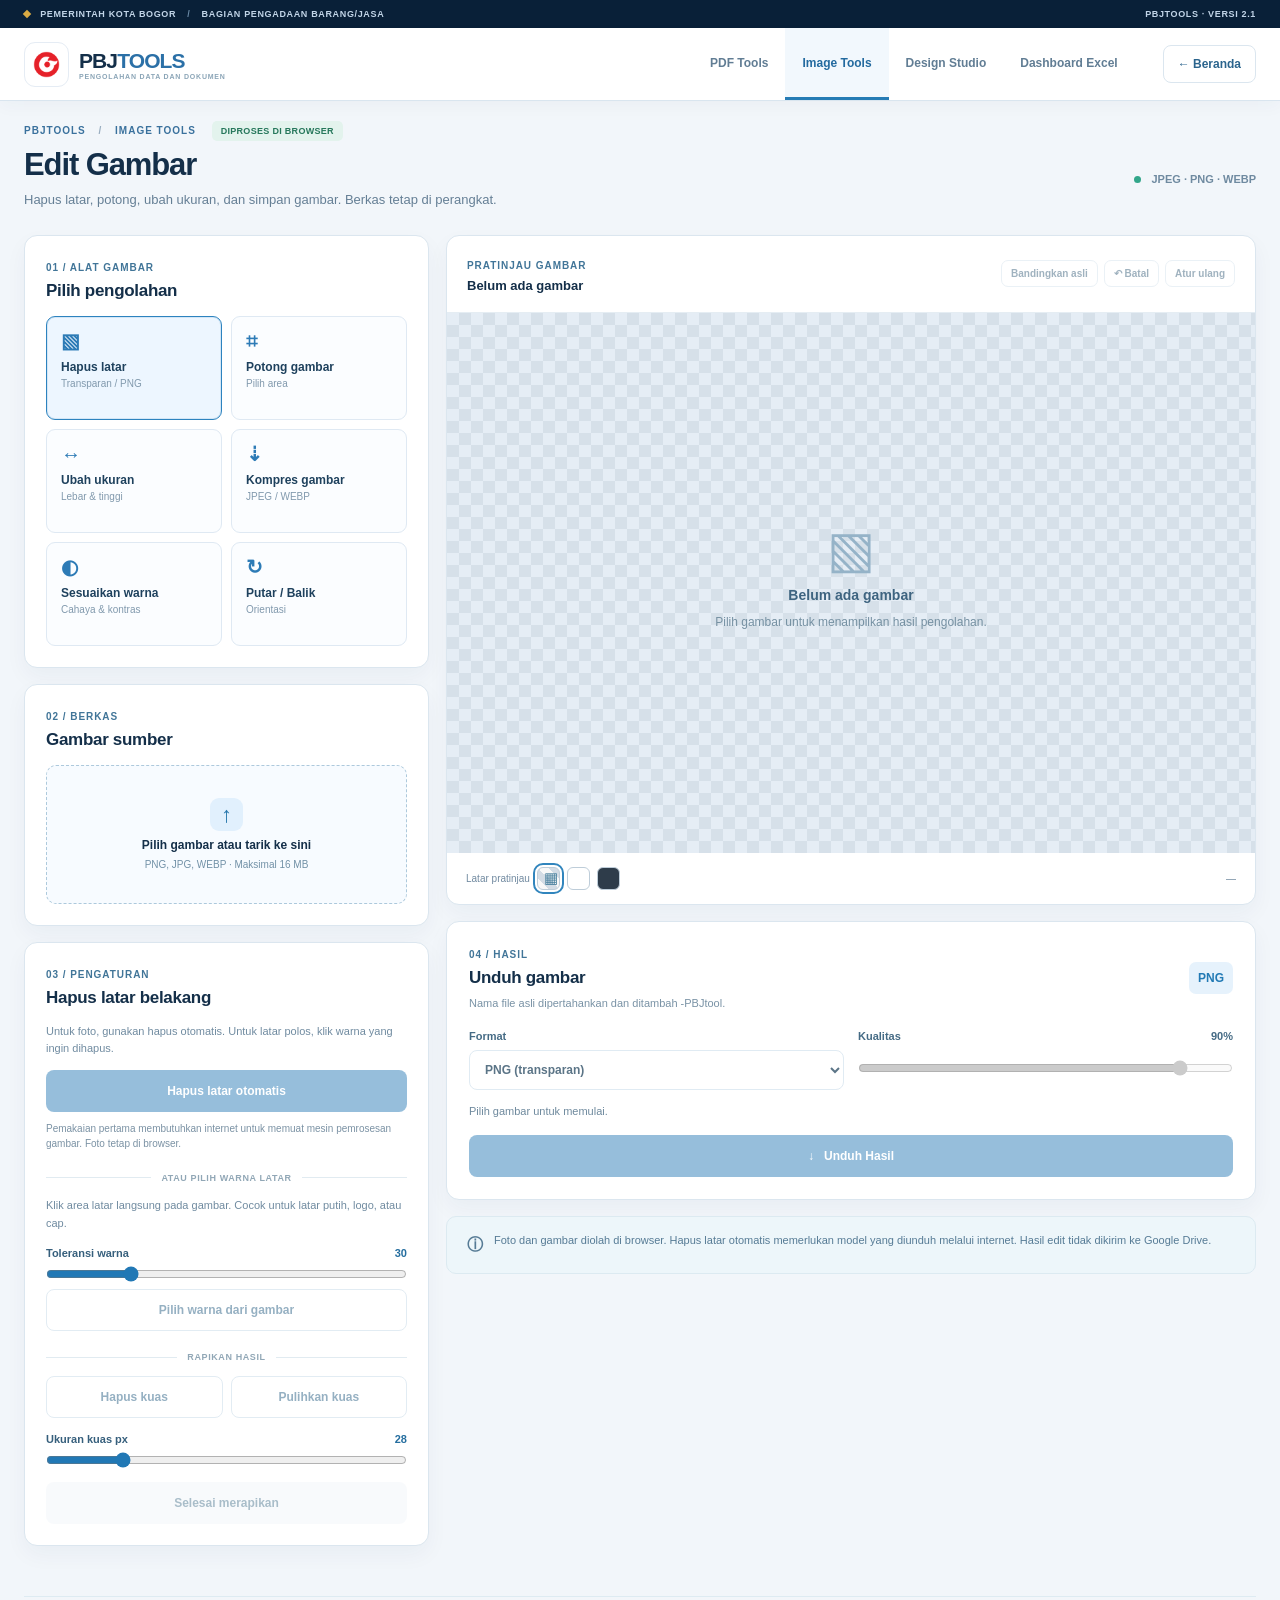
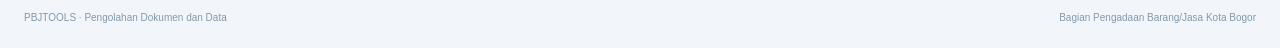
==== image-tools.html @ 082cb89f "Add files via upload" ====
<!doctype html>
<html lang="id">
<head>
  <meta charset="utf-8"><meta name="viewport" content="width=device-width, initial-scale=1">
  <meta name="theme-color" content="#09243d">
  <meta name="description" content="PBJTOOLS Image Tools — hapus latar belakang, potong, ubah ukuran, dan kompres gambar di browser.">
  <title>Image Tools | PBJTOOLS</title>
  <link rel="icon" href="assets/favicon.ico">
  <link rel="stylesheet" href="image-tools.css">
</head>
<body>
  <div class="gov-line"><div class="container top-line"><span><i></i> PEMERINTAH KOTA BOGOR <em>/</em> BAGIAN PENGADAAN BARANG/JASA</span><span>PBJTOOLS · VERSI 2.1</span></div></div>
  <header class="app-header"><div class="container header-inner"><a href="index.html#beranda" class="brand"><img src="assets/pbj-logo.png" alt="Logo PBJ"><span><b>PBJ<span>TOOLS</span></b><small>PENGOLAHAN DATA DAN DOKUMEN</small></span></a><nav aria-label="Menu utama"><a href="index.html#beranda">PDF Tools</a><a href="image-tools.html" class="current" aria-current="page">Image Tools</a><a href="design-studio.html">Design Studio</a><a href="index.html#data-excel">Dashboard Excel</a></nav><a href="index.html#beranda" class="back-top">← Beranda</a></div></header>
  <main class="container">
    <div class="bread">PBJTOOLS <span>/</span> IMAGE TOOLS <span class="local">DIPROSES DI BROWSER</span></div>
    <div class="page-title"><div><h1>Edit Gambar</h1><p>Hapus latar, potong, ubah ukuran, dan simpan gambar. Berkas tetap di perangkat.</p></div><div class="title-detail"><span class="dot"></span> JPEG · PNG · WEBP</div></div>
    <section class="studio" aria-label="Pengolahan gambar">
      <div class="left-side">
        <div class="panel tools-panel"><div class="panel-head"><span>01 / ALAT GAMBAR</span><h2>Pilih pengolahan</h2></div><div class="tool-tiles" role="group" aria-label="Alat gambar">
          <button class="tile active" data-mode="remove" aria-pressed="true"><span class="tile-ico">▧</span><strong>Hapus latar</strong><small>Transparan / PNG</small></button>
          <button class="tile" data-mode="crop" aria-pressed="false"><span class="tile-ico">⌗</span><strong>Potong gambar</strong><small>Pilih area</small></button>
          <button class="tile" data-mode="resize" aria-pressed="false"><span class="tile-ico">↔</span><strong>Ubah ukuran</strong><small>Lebar & tinggi</small></button>
          <button class="tile" data-mode="compress" aria-pressed="false"><span class="tile-ico">⇣</span><strong>Kompres gambar</strong><small>JPEG / WEBP</small></button>
          <button class="tile" data-mode="adjust" aria-pressed="false"><span class="tile-ico">◐</span><strong>Sesuaikan warna</strong><small>Cahaya & kontras</small></button>
          <button class="tile" data-mode="rotate" aria-pressed="false"><span class="tile-ico">↻</span><strong>Putar / Balik</strong><small>Orientasi</small></button>
        </div></div>
        <div class="panel upload-panel"><div class="panel-head"><span>02 / BERKAS</span><h2>Gambar sumber</h2></div><label id="dropZone" class="dropzone" for="imgFile" tabindex="0"><span class="upload-ico">↑</span><strong>Pilih gambar atau tarik ke sini</strong><small>PNG, JPG, WEBP · Maksimal 16 MB</small></label><input type="file" id="imgFile" accept="image/png,image/jpeg,image/webp,.png,.jpg,.jpeg,.webp" hidden><div id="fileDetail" class="file-detail" hidden><span class="file-badge">IMG</span><div><strong id="fileName">—</strong><small id="fileMeta">—</small></div><button id="replaceImage" class="minor-btn">Ganti</button></div></div>
        <div class="panel settings-panel"><div class="panel-head"><span>03 / PENGATURAN</span><h2 id="settingsTitle">Hapus latar belakang</h2></div>
          <div id="mode-remove" class="mode-panel"><p class="field-help">Untuk foto, gunakan hapus otomatis. Untuk latar polos, klik warna yang ingin dihapus.</p><button id="autoRemove" class="main-action" disabled>Hapus latar otomatis</button><small class="notice">Pemakaian pertama membutuhkan internet untuk memuat mesin pemrosesan gambar. Foto tetap di browser.</small><div class="section-divider"><span>ATAU PILIH WARNA LATAR</span></div><p class="field-help">Klik area latar langsung pada gambar. Cocok untuk latar putih, logo, atau cap.</p><label for="tolerance">Toleransi warna <b id="toleranceVal">30</b></label><input id="tolerance" type="range" min="4" max="120" value="30"><button id="colorRemove" class="outline-action" disabled>Pilih warna dari gambar</button><div class="section-divider"><span>RAPIKAN HASIL</span></div><div class="button-row"><button id="brushErase" class="outline-action" disabled>Hapus kuas</button><button id="brushRestore" class="outline-action" disabled>Pulihkan kuas</button></div><label for="brushSize">Ukuran kuas <b id="brushVal">28</b> px</label><input id="brushSize" type="range" min="5" max="120" value="28"><button id="brushDone" class="subtle-action" disabled>Selesai merapikan</button></div>
          <div id="mode-crop" class="mode-panel" hidden><p class="field-help">Tarik di atas gambar untuk memilih area yang akan dipertahankan.</p><button id="applyCrop" class="main-action" disabled>Potong area pilihan</button><button id="cancelCrop" class="subtle-action" disabled>Batalkan pilihan</button></div>
          <div id="mode-resize" class="mode-panel" hidden><div class="dimensions"><label>Lebar (px)<input id="imgWidth" type="number" min="1" max="8000" placeholder="Lebar"></label><label>Tinggi (px)<input id="imgHeight" type="number" min="1" max="8000" placeholder="Tinggi"></label></div><label class="check-line"><input type="checkbox" id="lockRatio" checked> Pertahankan rasio gambar</label><button id="applyResize" class="main-action" disabled>Terapkan ukuran</button></div>
          <div id="mode-compress" class="mode-panel" hidden><label for="compressFormat">Format hasil</label><select id="compressFormat"><option value="image/webp">WEBP — ukuran lebih kecil</option><option value="image/jpeg">JPG — kompatibel luas</option><option value="image/png">PNG — tanpa kehilangan kualitas</option></select><label for="compressQuality">Kualitas <b id="compressQualityVal">78%</b></label><input id="compressQuality" type="range" min="20" max="98" value="78"><p class="field-help">Kualitas memengaruhi JPG dan WEBP. PNG memakai kompresi lossless.</p><button id="applyCompress" class="main-action" disabled>Terapkan pilihan ekspor</button></div>
          <div id="mode-adjust" class="mode-panel" hidden><label for="brightness">Kecerahan <b id="brightnessVal">0</b></label><input id="brightness" type="range" min="-100" max="100" value="0"><label for="contrast">Kontras <b id="contrastVal">0</b></label><input id="contrast" type="range" min="-100" max="100" value="0"><label for="saturation">Saturasi <b id="saturationVal">0</b></label><input id="saturation" type="range" min="-100" max="100" value="0"><button id="applyAdjust" class="main-action" disabled>Terapkan penyesuaian</button></div>
          <div id="mode-rotate" class="mode-panel" hidden><div class="button-row two"><button id="rotateLeft" class="outline-action" disabled>↶ 90° kiri</button><button id="rotateRight" class="outline-action" disabled>↷ 90° kanan</button><button id="flipH" class="outline-action" disabled>⇆ Balik horizontal</button><button id="flipV" class="outline-action" disabled>⇅ Balik vertikal</button></div></div>
        </div>
      </div>
      <div class="right-side"><div class="panel preview-panel"><div class="preview-top"><div><span>PRATINJAU GAMBAR</span><strong id="imageDimensions">Belum ada gambar</strong></div><div class="preview-actions"><button id="viewOriginal" class="minor-btn" disabled>Bandingkan asli</button><button id="undoBtn" class="minor-btn" disabled>↶ Batal</button><button id="resetBtn" class="minor-btn" disabled>Atur ulang</button></div></div>
        <div id="canvasStage" class="canvas-stage"><div id="emptyPreview" class="preview-empty"><span class="empty-icon">▧</span><strong>Belum ada gambar</strong><p>Pilih gambar untuk menampilkan hasil pengolahan.</p></div><div id="canvasPosition" class="canvas-position" hidden><canvas id="editCanvas"></canvas><div id="cropSelection" class="crop-selection" hidden></div><img id="originalOverlay" alt="Gambar sebelum diedit" hidden></div></div>
        <div class="preview-footer"><div class="preview-swatches" aria-label="Latar pratinjau"><span>Latar pratinjau</span><button data-bg="check" class="swatch checker selected" aria-label="Transparan" title="Transparan">▦</button><button data-bg="white" class="swatch white" aria-label="Putih" title="Putih"></button><button data-bg="dark" class="swatch dark" aria-label="Gelap" title="Gelap"></button></div><div id="editedMeta">—</div></div>
      </div>
      <div class="panel export-panel"><div class="export-heading"><div><span>04 / HASIL</span><h2>Unduh gambar</h2><p>Nama file asli dipertahankan dan ditambah -PBJtool.</p></div><span class="format-icon">PNG</span></div><div class="export-controls"><label>Format<select id="exportFormat"><option value="image/png">PNG (transparan)</option><option value="image/jpeg">JPG</option><option value="image/webp">WEBP</option></select></label><label>Kualitas <span id="exportQualityVal">90%</span><input id="exportQuality" type="range" min="20" max="100" value="90"></label></div><div class="status-row"><div id="actionStatus" role="status" aria-live="polite">Pilih gambar untuk memulai.</div><div class="progress" id="imageProgress" hidden><div id="imageBar"></div></div></div><button id="downloadImage" class="download-btn" disabled>↓ &nbsp; Unduh Hasil</button></div>
      <div class="privacy-info"><span>ⓘ</span><p>Foto dan gambar diolah di browser. Hapus latar otomatis memerlukan model yang diunduh melalui internet. Hasil edit tidak dikirim ke Google Drive.</p></div>
    </div>
  </section>
  <footer>PBJTOOLS · Pengolahan Dokumen dan Data <span>Bagian Pengadaan Barang/Jasa Kota Bogor</span></footer>
  </main>
  <script src="image-tools.js"></script>
</body>
</html>
---- image-tools.css ----
:root{--ink:#142f49;--muted:#657f95;--blue:#1c70ad;--deep:#0a213a;--border:#dbe6ef;--bg:#f2f6fa;--card:#fff;--shadow:0 9px 22px #1439570b}*{box-sizing:border-box}html{scroll-behavior:smooth}body{margin:0;font-family:Inter,"Segoe UI",Arial,sans-serif;background:var(--bg);color:var(--ink);-webkit-font-smoothing:antialiased}button,input,select{font:inherit}button{cursor:pointer}a{color:inherit;text-decoration:none}[hidden]{display:none!important}.container{width:min(1320px,calc(100% - 48px));margin:auto}.gov-line{background:#092038;color:#c2d5e8}.top-line{display:flex;align-items:center;justify-content:space-between;height:28px;font-size:9px;letter-spacing:.65px;font-weight:750}.top-line i{width:6px;height:6px;background:#daab44;display:inline-block;transform:rotate(45deg);margin-right:7px}.top-line em{font-style:normal;color:#6d8da9;margin:0 8px}.app-header{background:#fff;border-bottom:1px solid #d9e5ef;box-shadow:0 6px 15px #10345108;position:sticky;top:0;z-index:12}.header-inner{height:72px;display:flex;align-items:center;gap:28px}.brand{display:flex;align-items:center;gap:10px;margin-right:auto;white-space:nowrap}.brand img{width:45px;height:45px;border:1px solid #e5ecf4;border-radius:11px;padding:6px;background:#fff}.brand b{font-size:21px;letter-spacing:-.9px}.brand b span{color:#2b70a7}.brand small{display:block;font-size:7px;letter-spacing:.8px;color:#8ba5b7;font-weight:750}.header-inner nav{display:flex;align-items:stretch;height:100%;gap:0}.header-inner nav a{display:flex;align-items:center;font-size:12px;font-weight:750;padding:0 17px;color:#617d94;border-bottom:3px solid transparent}.header-inner nav a:hover,.header-inner nav a.current{background:#f2f8fd;color:#236a9f;border-bottom-color:#267cb5}.back-top{border:1px solid var(--border);border-radius:8px;font-size:12px;font-weight:750;padding:11px 14px;color:#2b648d}.back-top:hover{background:#edf5fc}.bread{margin:24px 0 11px;font-size:10px;font-weight:850;letter-spacing:1px;color:#3a719d}.bread span{padding:0 9px;color:#99adc0}.bread .local{letter-spacing:.3px;font-size:9px;background:#e3f3ed;border-radius:5px;color:#26775b;padding:5px 9px;margin-left:12px}.page-title{display:flex;justify-content:space-between;gap:20px;align-items:center;margin-bottom:24px}.page-title h1{font-size:31px;margin:0 0 7px;letter-spacing:-1.1px}.page-title p{color:var(--muted);margin:0;font-size:13px;line-height:1.6}.title-detail{font-size:11px;color:#6f8aa0;font-weight:750;white-space:nowrap}.dot{display:inline-block;width:7px;height:7px;background:#32a68a;border-radius:50%;margin-right:7px}.studio{display:grid;grid-template-columns:minmax(355px,405px) minmax(0,1fr);gap:17px;align-items:start}.left-side,.right-side{display:flex;flex-direction:column;gap:16px;min-width:0}.panel{background:var(--card);border:1px solid var(--border);border-radius:13px;box-shadow:var(--shadow)}.tools-panel,.upload-panel,.settings-panel{padding:21px}.panel-head{margin-bottom:15px}.panel-head>span,.preview-top span,.export-heading span{font-size:10px;color:#417598;letter-spacing:.95px;font-weight:850}.panel-head h2,.export-heading h2{font-size:17px;letter-spacing:-.3px;margin:6px 0 0}.tool-tiles{display:grid;grid-template-columns:1fr 1fr;gap:9px}.tile{display:flex;flex-direction:column;align-items:flex-start;text-align:left;min-height:104px;padding:14px;background:#fbfdff;border:1px solid #dfe9f3;border-radius:9px;color:#1e415d;transition:transform .14s,background .14s,border-color .14s,box-shadow .14s}.tile:hover{transform:translateY(-2px);border-color:#a7d2f3;box-shadow:0 7px 15px #1d6cac12}.tile.active{border-color:#2d83bf;background:#edf6ff;box-shadow:inset 0 0 0 1px #2d83bf23}.tile-ico{font-size:20px;font-weight:600;color:#2d7bb6;line-height:1;margin-bottom:9px}.tile strong{font-size:12px}.tile small{font-size:10px;color:#8199ad;margin-top:4px}.dropzone{border:1.5px dashed #adc9dc;background:#f7fbff;border-radius:10px;min-height:139px;display:flex;flex-direction:column;align-items:center;justify-content:center;gap:7px;text-align:center;padding:17px;transition:background .15s,border-color .15s;cursor:pointer}.dropzone:hover,.dropzone.drag-over{background:#e9f5ff;border-color:#2a8dcb}.upload-ico{width:33px;height:33px;border-radius:9px;background:#e1f0fd;color:#2777ac;display:grid;place-items:center;font-size:22px;font-weight:600}.dropzone strong{font-size:12px}.dropzone small{color:#7291a7;font-size:10px}.file-detail{display:flex;align-items:center;gap:10px;margin-top:12px;border:1px solid #e4edf4;padding:10px;border-radius:9px}.file-badge{color:#1975a7;background:#e4f1f9;border-radius:6px;padding:9px 8px;font-size:10px;font-weight:850}.file-detail div{flex:1;min-width:0}.file-detail strong{display:block;white-space:nowrap;text-overflow:ellipsis;overflow:hidden;font-size:11px}.file-detail small{display:block;color:#7890a0;margin-top:4px;font-size:10px}.minor-btn{border:1px solid #d7e4ee;border-radius:7px;color:#426780;background:#fff;padding:7px 9px;font-size:10px;font-weight:750}.minor-btn:hover{background:#eff6fb}.minor-btn:disabled{opacity:.5;cursor:not-allowed}.field-help{font-size:11px;line-height:1.6;color:#708ba0;margin:0 0 12px}.settings-panel label{font-size:11px;font-weight:760;color:#365f7c;display:block;margin:15px 0 7px}.settings-panel label b{float:right;color:#256e9f}.settings-panel input[type=range],.export-controls input[type=range]{width:100%;accent-color:#2178b5;margin:0 0 7px}.settings-panel input[type=number],.settings-panel select,.export-controls select{width:100%;border:1px solid #d4e3ee;background:white;border-radius:8px;color:#173b55;padding:11px;font-size:12px}.main-action,.outline-action,.subtle-action,.download-btn{width:100%;border-radius:8px;border:1px solid transparent;min-height:42px;padding:10px 13px;font-size:12px;font-weight:790;transition:background .15s,transform .15s}.main-action,.download-btn{background:#2579b6;color:#fff}.main-action:hover:not(:disabled),.download-btn:hover:not(:disabled){background:#175c90}.outline-action{border-color:#c4d8e7;color:#245c82;background:white}.outline-action:hover:not(:disabled){background:#edf7ff}.subtle-action{background:#f2f6fa;color:#4d7790;margin-top:7px}.main-action:disabled,.outline-action:disabled,.subtle-action:disabled,.download-btn:disabled{opacity:.48;cursor:not-allowed}.notice{display:block;font-size:10px;color:#7b92a4;line-height:1.55;margin-top:9px}.section-divider{display:flex;align-items:center;margin:21px 0 14px;gap:10px}.section-divider::before,.section-divider::after{content:"";height:1px;background:#e1ebf1;flex:1}.section-divider span{font-size:9px;letter-spacing:.6px;font-weight:800;color:#91a7b6}.button-row{display:flex;gap:8px}.button-row>*{flex:1;min-width:0}.button-row.two{display:grid;grid-template-columns:repeat(2,minmax(0,1fr))}.check-line{display:flex!important;align-items:center;gap:9px;font-size:11px}.check-line input{accent-color:#2178b5}.dimensions{display:grid;grid-template-columns:1fr 1fr;gap:12px}.dimensions label{margin-top:0}.preview-panel{overflow:hidden}.preview-top{padding:19px 20px;display:flex;justify-content:space-between;align-items:center;gap:12px;border-bottom:1px solid #e5edf3}.preview-top strong{display:block;font-size:13px;margin-top:5px}.preview-actions{display:flex;flex-wrap:wrap;gap:6px;justify-content:flex-end}.canvas-stage{height:540px;background-color:#e5edf5;display:flex;align-items:center;justify-content:center;padding:24px;overflow:hidden}.canvas-stage.bg-white{background:#fff}.canvas-stage.bg-dark{background:#293849}.canvas-stage:not(.bg-white):not(.bg-dark){background-image:linear-gradient(45deg,#d6e0e9 25%,transparent 25%),linear-gradient(-45deg,#d6e0e9 25%,transparent 25%),linear-gradient(45deg,transparent 75%,#d6e0e9 75%),linear-gradient(-45deg,transparent 75%,#d6e0e9 75%);background-size:24px 24px;background-position:0 0,0 12px,12px -12px,-12px 0}.preview-empty{display:flex;align-items:center;flex-direction:column;color:#7590a2;text-align:center}.empty-icon{font-size:51px;line-height:1;color:#95b3c8}.preview-empty strong{color:#3e6480;font-size:14px;margin-top:12px}.preview-empty p{font-size:12px}.canvas-position{position:relative;max-width:100%;max-height:100%;display:flex;align-items:center;justify-content:center;box-shadow:0 11px 30px #18354c35}.canvas-position canvas,.canvas-position img{display:block;max-width:100%;max-height:490px;width:auto;height:auto;object-fit:contain;touch-action:none}.canvas-position canvas{cursor:default}.crop-selection{pointer-events:none;border:2px solid #137eec;box-shadow:0 0 0 9999px #051b2947;position:absolute;z-index:2}.canvas-position img{position:absolute;inset:0;width:100%;height:100%;z-index:3}.preview-footer{display:flex;justify-content:space-between;gap:10px;align-items:center;padding:14px 19px}.preview-swatches{display:flex;align-items:center;gap:7px}.preview-swatches>span,#editedMeta{font-size:10px;color:#718aa0}.swatch{width:23px;height:23px;border:1px solid #becdd9;border-radius:6px;font-size:15px;color:#447d9b;display:grid;place-items:center}.swatch.selected{outline:2px solid #3185bd;outline-offset:2px}.swatch.white{background:#fff}.swatch.dark{background:#2e3c4a}.swatch.checker{background:linear-gradient(45deg,#f8f8f8 25%,#d3dce5 25% 50%,#f8f8f8 50% 75%,#d3dce5 75%)}.export-panel{padding:22px}.export-heading{display:flex;justify-content:space-between;align-items:center}.export-heading p{font-size:11px;color:#7992a5;line-height:1.5;margin:7px 0 0}.format-icon{font-size:12px!important;color:#227ab5!important;background:#e6f2fc;padding:9px;border-radius:7px;letter-spacing:0!important}.export-controls{display:grid;grid-template-columns:1fr 1fr;gap:14px;margin-top:19px}.export-controls label{font-weight:750;font-size:11px;color:#456b85}.export-controls label>span{float:right;font-weight:750}.export-controls select{margin-top:8px}.export-controls input[type=range]{margin-top:18px}.status-row{margin:15px 0;color:#6e899d;font-size:11px;min-height:15px}.progress{height:7px;background:#e0ebf2;border-radius:20px;overflow:hidden;margin-top:9px}.progress div{width:0;height:100%;background:#2884ba;transition:width .25s}.status-row.error{color:#b53439}.status-row.ok{color:#23795d}.privacy-info{display:flex;gap:11px;align-items:start;padding:15px 20px;background:#edf6fa;border:1px solid #dceaf1;border-radius:10px;color:#567b95;font-size:11px;line-height:1.6}.privacy-info>span{font-weight:900;font-size:16px}.privacy-info p{margin:0}footer{border-top:1px solid #deebf2;margin:50px 0 25px;padding-top:15px;font-size:10px;color:#8199ad;display:flex;justify-content:space-between;gap:15px}button:focus-visible,a:focus-visible,input:focus-visible,select:focus-visible,.dropzone:focus-visible{outline:3px solid #69a8e0;outline-offset:2px}@media(max-width:1040px){.studio{grid-template-columns:minmax(290px,350px) minmax(0,1fr)}.canvas-stage{height:450px}.canvas-position canvas,.canvas-position img{max-height:400px}.header-inner nav a{padding:0 10px}}@media(max-width:800px){.studio{grid-template-columns:1fr}.left-side{display:grid;grid-template-columns:1fr 1fr;align-items:start}.settings-panel{grid-column:1 / -1}.right-side{grid-row:2}.canvas-stage{height:470px}.page-title h1{font-size:27px}}@media(max-width:620px){.container{width:calc(100% - 30px)}.top-line{font-size:8px}.top-line>span:last-child,.header-inner .back-top{display:none}.header-inner{height:auto;min-height:64px;flex-wrap:wrap;gap:0}.brand{margin:9px 0;flex:1}.brand img{width:36px;height:36px}.brand b{font-size:19px}.header-inner nav{order:2;width:100%;height:42px;overflow:auto}.header-inner nav a{flex:1;justify-content:center;white-space:nowrap;padding:0 8px;font-size:11px}.bread{margin-top:17px}.page-title{margin-bottom:17px}.page-title h1{font-size:25px}.page-title p{font-size:11px}.title-detail{display:none}.left-side{display:flex}.tools-panel,.upload-panel,.settings-panel{padding:16px}.preview-top{padding:13px;flex-direction:column;align-items:stretch}.preview-actions{justify-content:flex-start}.canvas-stage{height:355px;padding:14px}.canvas-position canvas,.canvas-position img{max-height:325px}.preview-footer{padding:13px;align-items:flex-start;flex-wrap:wrap}.export-controls{grid-template-columns:1fr}.export-panel{padding:17px}footer{flex-direction:column;line-height:1.5}}@media(prefers-reduced-motion:reduce){*,*:before,*:after{transition:none!important;animation:none!important}}
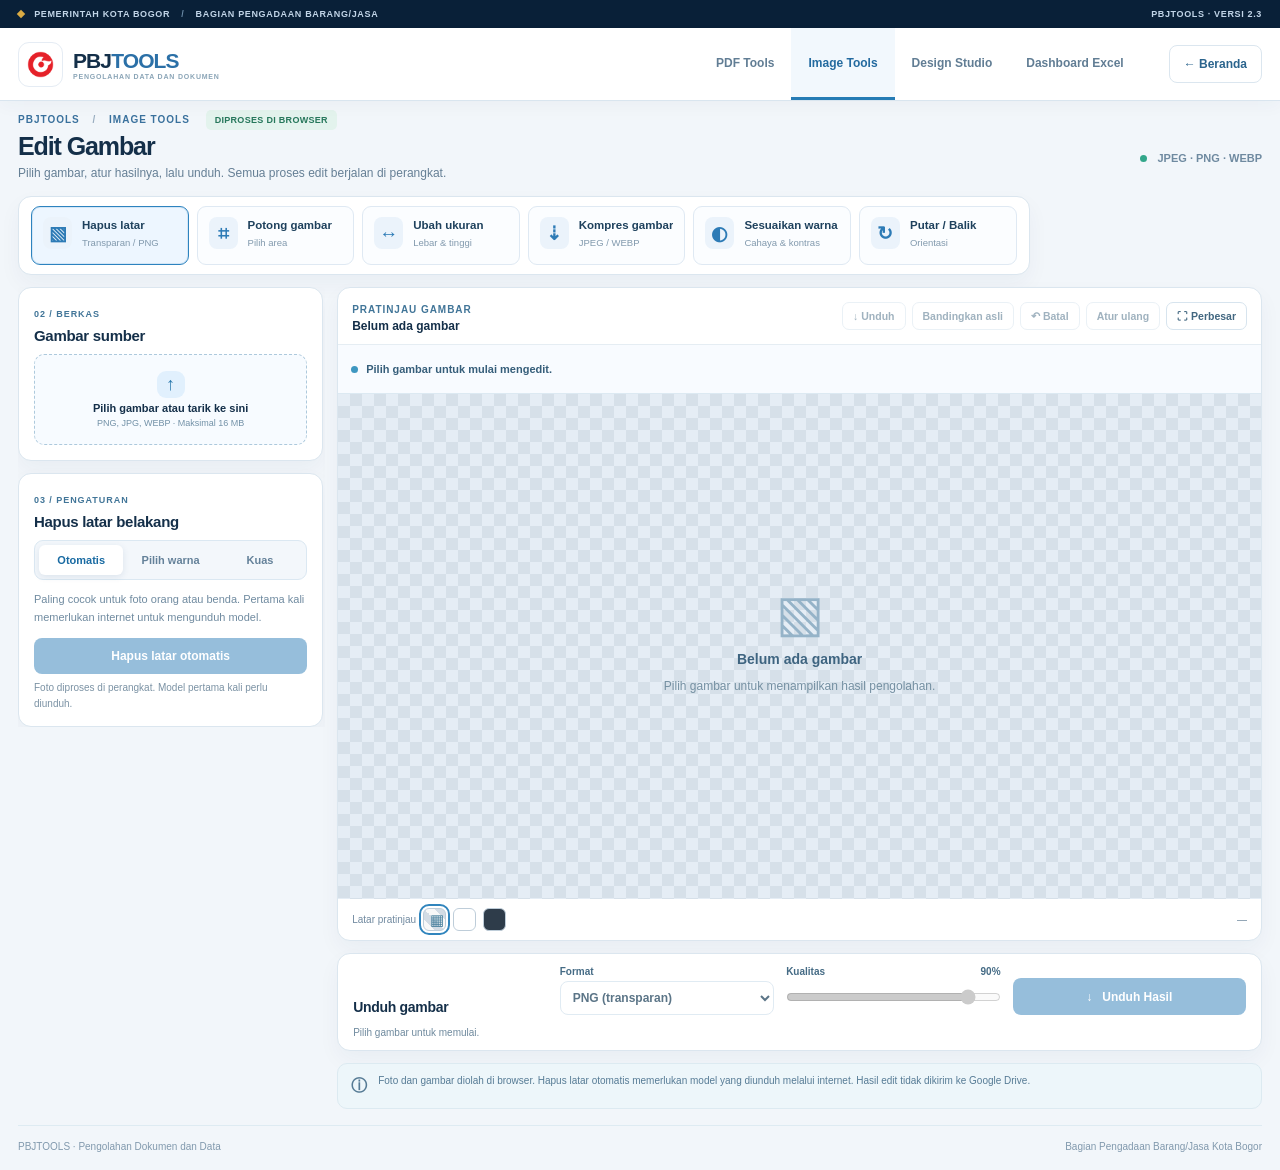
==== commit 9959b850: "Add files via upload" ====
--- a/image-tools.html
+++ b/image-tools.html
@@ -1,49 +1,75 @@
-<!doctype html>
+<!DOCTYPE html>
+
 <html lang="id">
 <head>
-  <meta charset="utf-8"><meta name="viewport" content="width=device-width, initial-scale=1">
-  <meta name="theme-color" content="#09243d">
-  <meta name="description" content="PBJTOOLS Image Tools — hapus latar belakang, potong, ubah ukuran, dan kompres gambar di browser.">
-  <title>Image Tools | PBJTOOLS</title>
-  <link rel="icon" href="assets/favicon.ico">
-  <link rel="stylesheet" href="image-tools.css">
+<meta charset="utf-8"/><meta content="width=device-width, initial-scale=1" name="viewport"/>
+<meta content="#09243d" name="theme-color"/>
+<meta content="PBJTOOLS Image Tools — hapus latar belakang, potong, ubah ukuran, dan kompres gambar di browser." name="description"/>
+<title>Image Tools | PBJTOOLS</title>
+<link href="assets/favicon.ico" rel="icon"/>
+<link href="image-tools.css" rel="stylesheet"/>
 </head>
 <body>
-  <div class="gov-line"><div class="container top-line"><span><i></i> PEMERINTAH KOTA BOGOR <em>/</em> BAGIAN PENGADAAN BARANG/JASA</span><span>PBJTOOLS · VERSI 2.1</span></div></div>
-  <header class="app-header"><div class="container header-inner"><a href="index.html#beranda" class="brand"><img src="assets/pbj-logo.png" alt="Logo PBJ"><span><b>PBJ<span>TOOLS</span></b><small>PENGOLAHAN DATA DAN DOKUMEN</small></span></a><nav aria-label="Menu utama"><a href="index.html#beranda">PDF Tools</a><a href="image-tools.html" class="current" aria-current="page">Image Tools</a><a href="design-studio.html">Design Studio</a><a href="index.html#data-excel">Dashboard Excel</a></nav><a href="index.html#beranda" class="back-top">← Beranda</a></div></header>
-  <main class="container">
-    <div class="bread">PBJTOOLS <span>/</span> IMAGE TOOLS <span class="local">DIPROSES DI BROWSER</span></div>
-    <div class="page-title"><div><h1>Edit Gambar</h1><p>Hapus latar, potong, ubah ukuran, dan simpan gambar. Berkas tetap di perangkat.</p></div><div class="title-detail"><span class="dot"></span> JPEG · PNG · WEBP</div></div>
-    <section class="studio" aria-label="Pengolahan gambar">
-      <div class="left-side">
-        <div class="panel tools-panel"><div class="panel-head"><span>01 / ALAT GAMBAR</span><h2>Pilih pengolahan</h2></div><div class="tool-tiles" role="group" aria-label="Alat gambar">
-          <button class="tile active" data-mode="remove" aria-pressed="true"><span class="tile-ico">▧</span><strong>Hapus latar</strong><small>Transparan / PNG</small></button>
-          <button class="tile" data-mode="crop" aria-pressed="false"><span class="tile-ico">⌗</span><strong>Potong gambar</strong><small>Pilih area</small></button>
-          <button class="tile" data-mode="resize" aria-pressed="false"><span class="tile-ico">↔</span><strong>Ubah ukuran</strong><small>Lebar & tinggi</small></button>
-          <button class="tile" data-mode="compress" aria-pressed="false"><span class="tile-ico">⇣</span><strong>Kompres gambar</strong><small>JPEG / WEBP</small></button>
-          <button class="tile" data-mode="adjust" aria-pressed="false"><span class="tile-ico">◐</span><strong>Sesuaikan warna</strong><small>Cahaya & kontras</small></button>
-          <button class="tile" data-mode="rotate" aria-pressed="false"><span class="tile-ico">↻</span><strong>Putar / Balik</strong><small>Orientasi</small></button>
-        </div></div>
-        <div class="panel upload-panel"><div class="panel-head"><span>02 / BERKAS</span><h2>Gambar sumber</h2></div><label id="dropZone" class="dropzone" for="imgFile" tabindex="0"><span class="upload-ico">↑</span><strong>Pilih gambar atau tarik ke sini</strong><small>PNG, JPG, WEBP · Maksimal 16 MB</small></label><input type="file" id="imgFile" accept="image/png,image/jpeg,image/webp,.png,.jpg,.jpeg,.webp" hidden><div id="fileDetail" class="file-detail" hidden><span class="file-badge">IMG</span><div><strong id="fileName">—</strong><small id="fileMeta">—</small></div><button id="replaceImage" class="minor-btn">Ganti</button></div></div>
-        <div class="panel settings-panel"><div class="panel-head"><span>03 / PENGATURAN</span><h2 id="settingsTitle">Hapus latar belakang</h2></div>
-          <div id="mode-remove" class="mode-panel"><p class="field-help">Untuk foto, gunakan hapus otomatis. Untuk latar polos, klik warna yang ingin dihapus.</p><button id="autoRemove" class="main-action" disabled>Hapus latar otomatis</button><small class="notice">Pemakaian pertama membutuhkan internet untuk memuat mesin pemrosesan gambar. Foto tetap di browser.</small><div class="section-divider"><span>ATAU PILIH WARNA LATAR</span></div><p class="field-help">Klik area latar langsung pada gambar. Cocok untuk latar putih, logo, atau cap.</p><label for="tolerance">Toleransi warna <b id="toleranceVal">30</b></label><input id="tolerance" type="range" min="4" max="120" value="30"><button id="colorRemove" class="outline-action" disabled>Pilih warna dari gambar</button><div class="section-divider"><span>RAPIKAN HASIL</span></div><div class="button-row"><button id="brushErase" class="outline-action" disabled>Hapus kuas</button><button id="brushRestore" class="outline-action" disabled>Pulihkan kuas</button></div><label for="brushSize">Ukuran kuas <b id="brushVal">28</b> px</label><input id="brushSize" type="range" min="5" max="120" value="28"><button id="brushDone" class="subtle-action" disabled>Selesai merapikan</button></div>
-          <div id="mode-crop" class="mode-panel" hidden><p class="field-help">Tarik di atas gambar untuk memilih area yang akan dipertahankan.</p><button id="applyCrop" class="main-action" disabled>Potong area pilihan</button><button id="cancelCrop" class="subtle-action" disabled>Batalkan pilihan</button></div>
-          <div id="mode-resize" class="mode-panel" hidden><div class="dimensions"><label>Lebar (px)<input id="imgWidth" type="number" min="1" max="8000" placeholder="Lebar"></label><label>Tinggi (px)<input id="imgHeight" type="number" min="1" max="8000" placeholder="Tinggi"></label></div><label class="check-line"><input type="checkbox" id="lockRatio" checked> Pertahankan rasio gambar</label><button id="applyResize" class="main-action" disabled>Terapkan ukuran</button></div>
-          <div id="mode-compress" class="mode-panel" hidden><label for="compressFormat">Format hasil</label><select id="compressFormat"><option value="image/webp">WEBP — ukuran lebih kecil</option><option value="image/jpeg">JPG — kompatibel luas</option><option value="image/png">PNG — tanpa kehilangan kualitas</option></select><label for="compressQuality">Kualitas <b id="compressQualityVal">78%</b></label><input id="compressQuality" type="range" min="20" max="98" value="78"><p class="field-help">Kualitas memengaruhi JPG dan WEBP. PNG memakai kompresi lossless.</p><button id="applyCompress" class="main-action" disabled>Terapkan pilihan ekspor</button></div>
-          <div id="mode-adjust" class="mode-panel" hidden><label for="brightness">Kecerahan <b id="brightnessVal">0</b></label><input id="brightness" type="range" min="-100" max="100" value="0"><label for="contrast">Kontras <b id="contrastVal">0</b></label><input id="contrast" type="range" min="-100" max="100" value="0"><label for="saturation">Saturasi <b id="saturationVal">0</b></label><input id="saturation" type="range" min="-100" max="100" value="0"><button id="applyAdjust" class="main-action" disabled>Terapkan penyesuaian</button></div>
-          <div id="mode-rotate" class="mode-panel" hidden><div class="button-row two"><button id="rotateLeft" class="outline-action" disabled>↶ 90° kiri</button><button id="rotateRight" class="outline-action" disabled>↷ 90° kanan</button><button id="flipH" class="outline-action" disabled>⇆ Balik horizontal</button><button id="flipV" class="outline-action" disabled>⇅ Balik vertikal</button></div></div>
-        </div>
-      </div>
-      <div class="right-side"><div class="panel preview-panel"><div class="preview-top"><div><span>PRATINJAU GAMBAR</span><strong id="imageDimensions">Belum ada gambar</strong></div><div class="preview-actions"><button id="viewOriginal" class="minor-btn" disabled>Bandingkan asli</button><button id="undoBtn" class="minor-btn" disabled>↶ Batal</button><button id="resetBtn" class="minor-btn" disabled>Atur ulang</button></div></div>
-        <div id="canvasStage" class="canvas-stage"><div id="emptyPreview" class="preview-empty"><span class="empty-icon">▧</span><strong>Belum ada gambar</strong><p>Pilih gambar untuk menampilkan hasil pengolahan.</p></div><div id="canvasPosition" class="canvas-position" hidden><canvas id="editCanvas"></canvas><div id="cropSelection" class="crop-selection" hidden></div><img id="originalOverlay" alt="Gambar sebelum diedit" hidden></div></div>
-        <div class="preview-footer"><div class="preview-swatches" aria-label="Latar pratinjau"><span>Latar pratinjau</span><button data-bg="check" class="swatch checker selected" aria-label="Transparan" title="Transparan">▦</button><button data-bg="white" class="swatch white" aria-label="Putih" title="Putih"></button><button data-bg="dark" class="swatch dark" aria-label="Gelap" title="Gelap"></button></div><div id="editedMeta">—</div></div>
-      </div>
-      <div class="panel export-panel"><div class="export-heading"><div><span>04 / HASIL</span><h2>Unduh gambar</h2><p>Nama file asli dipertahankan dan ditambah -PBJtool.</p></div><span class="format-icon">PNG</span></div><div class="export-controls"><label>Format<select id="exportFormat"><option value="image/png">PNG (transparan)</option><option value="image/jpeg">JPG</option><option value="image/webp">WEBP</option></select></label><label>Kualitas <span id="exportQualityVal">90%</span><input id="exportQuality" type="range" min="20" max="100" value="90"></label></div><div class="status-row"><div id="actionStatus" role="status" aria-live="polite">Pilih gambar untuk memulai.</div><div class="progress" id="imageProgress" hidden><div id="imageBar"></div></div></div><button id="downloadImage" class="download-btn" disabled>↓ &nbsp; Unduh Hasil</button></div>
-      <div class="privacy-info"><span>ⓘ</span><p>Foto dan gambar diolah di browser. Hapus latar otomatis memerlukan model yang diunduh melalui internet. Hasil edit tidak dikirim ke Google Drive.</p></div>
-    </div>
-  </section>
-  <footer>PBJTOOLS · Pengolahan Dokumen dan Data <span>Bagian Pengadaan Barang/Jasa Kota Bogor</span></footer>
-  </main>
-  <script src="image-tools.js"></script>
+<div class="gov-line"><div class="container top-line"><span><i></i> PEMERINTAH KOTA BOGOR <em>/</em> BAGIAN PENGADAAN BARANG/JASA</span><span>PBJTOOLS · VERSI 2.3</span></div></div>
+<header class="app-header"><div class="container header-inner"><a class="brand" href="index.html#beranda"><img alt="Logo PBJ" src="assets/pbj-logo.png"/><span><b>PBJ<span>TOOLS</span></b><small>PENGOLAHAN DATA DAN DOKUMEN</small></span></a><nav aria-label="Menu utama"><a href="index.html#beranda">PDF Tools</a><a aria-current="page" class="current" href="image-tools.html">Image Tools</a><a href="design-studio.html">Design Studio</a><a href="index.html#data-excel">Dashboard Excel</a></nav><a class="back-top" href="index.html#beranda">← Beranda</a></div></header>
+<main class="container">
+<div class="bread">PBJTOOLS <span>/</span> IMAGE TOOLS <span class="local">DIPROSES DI BROWSER</span></div>
+<div class="page-title"><div><h1>Edit Gambar</h1><p>Pilih gambar, atur hasilnya, lalu unduh. Semua proses edit berjalan di perangkat.</p></div><div class="title-detail"><span class="dot"></span> JPEG · PNG · WEBP</div></div>
+<section aria-label="Pengolahan gambar" class="studio">
+<div class="panel tools-panel tool-strip"><div class="panel-head"><span>01 / ALAT GAMBAR</span><h2>Pilih pengolahan</h2></div><div aria-label="Alat gambar" class="tool-tiles" role="group">
+<button aria-pressed="true" class="tile active" data-mode="remove"><span class="tile-ico">▧</span><strong>Hapus latar</strong><small>Transparan / PNG</small></button>
+<button aria-pressed="false" class="tile" data-mode="crop"><span class="tile-ico">⌗</span><strong>Potong gambar</strong><small>Pilih area</small></button>
+<button aria-pressed="false" class="tile" data-mode="resize"><span class="tile-ico">↔</span><strong>Ubah ukuran</strong><small>Lebar &amp; tinggi</small></button>
+<button aria-pressed="false" class="tile" data-mode="compress"><span class="tile-ico">⇣</span><strong>Kompres gambar</strong><small>JPEG / WEBP</small></button>
+<button aria-pressed="false" class="tile" data-mode="adjust"><span class="tile-ico">◐</span><strong>Sesuaikan warna</strong><small>Cahaya &amp; kontras</small></button>
+<button aria-pressed="false" class="tile" data-mode="rotate"><span class="tile-ico">↻</span><strong>Putar / Balik</strong><small>Orientasi</small></button>
+</div></div><div class="workspace"><div class="left-side">
+<div class="panel upload-panel"><div class="panel-head"><span>02 / BERKAS</span><h2>Gambar sumber</h2></div><label class="dropzone" for="imgFile" id="dropZone" tabindex="0"><span class="upload-ico">↑</span><strong>Pilih gambar atau tarik ke sini</strong><small>PNG, JPG, WEBP · Maksimal 16 MB</small></label><input accept="image/png,image/jpeg,image/webp,.png,.jpg,.jpeg,.webp" hidden="" id="imgFile" type="file"/><div class="file-detail" hidden="" id="fileDetail"><span class="file-badge">IMG</span><div><strong id="fileName">—</strong><small id="fileMeta">—</small></div><button class="minor-btn" id="replaceImage">Ganti</button></div></div>
+<div class="panel settings-panel"><div class="panel-head"><span>03 / PENGATURAN</span><h2 id="settingsTitle">Hapus latar belakang</h2></div>
+<div class="mode-panel" id="mode-remove"><div aria-label="Cara menghapus latar" class="remove-method-tabs" role="tablist">
+<button aria-selected="true" class="remove-tab active" data-remove-tab="auto" role="tab" type="button">Otomatis</button>
+<button aria-selected="false" class="remove-tab" data-remove-tab="color" role="tab" type="button">Pilih warna</button>
+<button aria-selected="false" class="remove-tab" data-remove-tab="brush" role="tab" type="button">Kuas</button>
+</div>
+<div class="remove-method" data-remove-panel="auto" role="tabpanel">
+<p class="field-help">Paling cocok untuk foto orang atau benda. Pertama kali memerlukan internet untuk mengunduh model.</p>
+<button class="main-action" disabled="" id="autoRemove">Hapus latar otomatis</button>
+<small class="notice">Foto diproses di perangkat. Model pertama kali perlu diunduh.</small>
+</div>
+<div class="remove-method" data-remove-panel="color" hidden="" role="tabpanel">
+<p class="field-help">Cocok untuk latar putih, logo, cap, atau gambar dengan warna polos. Setelah klik tombol, klik latarnya di gambar.</p>
+<label for="tolerance">Toleransi warna <b id="toleranceVal">30</b></label><input id="tolerance" max="120" min="4" type="range" value="30"/>
+<button class="outline-action" disabled="" id="colorRemove">Pilih warna dari gambar</button>
+</div>
+<div class="remove-method" data-remove-panel="brush" hidden="" role="tabpanel">
+<p class="field-help">Usap gambar untuk menghapus bagian kecil atau mengembalikan bagian yang terhapus.</p>
+<div class="button-row"><button class="outline-action" disabled="" id="brushErase">Hapus</button><button class="outline-action" disabled="" id="brushRestore">Pulihkan</button></div>
+<label for="brushSize">Ukuran kuas <b id="brushVal">28</b> px</label><input id="brushSize" max="120" min="5" type="range" value="28"/>
+<button class="subtle-action" disabled="" id="brushDone">Selesai memakai kuas</button>
+</div></div>
+<div class="mode-panel" hidden="" id="mode-crop"><p class="field-help">Tarik di atas gambar untuk memilih area yang akan dipertahankan.</p><div class="crop-options"><span>Rasio potong</span><div aria-label="Rasio potong gambar" class="crop-presets" role="group">
+<button aria-pressed="true" class="crop-preset active" data-crop-ratio="free" type="button">Bebas</button>
+<button class="crop-preset" data-crop-ratio="1" type="button">1:1</button>
+<button class="crop-preset" data-crop-ratio="1.333333" type="button">4:3</button>
+<button class="crop-preset" data-crop-ratio="1.777778" type="button">16:9</button>
+</div></div><p class="crop-help" id="cropHelp">Tarik pada gambar untuk menentukan area potong. Tombol Terapkan ada di atas gambar.</p><button class="main-action" disabled="" id="applyCrop">Potong area pilihan</button><button class="subtle-action" disabled="" id="cancelCrop">Batalkan pilihan</button></div>
+<div class="mode-panel" hidden="" id="mode-resize"><div class="dimensions"><label>Lebar (px)<input id="imgWidth" max="8000" min="1" placeholder="Lebar" type="number"/></label><label>Tinggi (px)<input id="imgHeight" max="8000" min="1" placeholder="Tinggi" type="number"/></label></div><label class="check-line"><input checked="" id="lockRatio" type="checkbox"/> Pertahankan rasio gambar</label><button class="main-action" disabled="" id="applyResize">Terapkan ukuran</button></div>
+<div class="mode-panel" hidden="" id="mode-compress"><label for="compressFormat">Format hasil</label><select id="compressFormat"><option value="image/webp">WEBP — ukuran lebih kecil</option><option value="image/jpeg">JPG — kompatibel luas</option><option value="image/png">PNG — tanpa kehilangan kualitas</option></select><label for="compressQuality">Kualitas <b id="compressQualityVal">78%</b></label><input id="compressQuality" max="98" min="20" type="range" value="78"/><p class="field-help">Kualitas memengaruhi JPG dan WEBP. PNG memakai kompresi lossless.</p><button class="main-action" disabled="" id="applyCompress">Terapkan pilihan ekspor</button></div>
+<div class="mode-panel" hidden="" id="mode-adjust"><label for="brightness">Kecerahan <b id="brightnessVal">0</b></label><input id="brightness" max="100" min="-100" type="range" value="0"/><label for="contrast">Kontras <b id="contrastVal">0</b></label><input id="contrast" max="100" min="-100" type="range" value="0"/><label for="saturation">Saturasi <b id="saturationVal">0</b></label><input id="saturation" max="100" min="-100" type="range" value="0"/><button class="main-action" disabled="" id="applyAdjust">Terapkan penyesuaian</button></div>
+<div class="mode-panel" hidden="" id="mode-rotate"><div class="button-row two"><button class="outline-action" disabled="" id="rotateLeft">↶ 90° kiri</button><button class="outline-action" disabled="" id="rotateRight">↷ 90° kanan</button><button class="outline-action" disabled="" id="flipH">⇆ Balik horizontal</button><button class="outline-action" disabled="" id="flipV">⇅ Balik vertikal</button></div></div>
+</div>
+</div><div class="right-side"><div class="panel preview-panel"><div class="preview-top"><div><span>PRATINJAU GAMBAR</span><strong id="imageDimensions">Belum ada gambar</strong></div><div class="preview-actions"><button class="minor-btn" disabled="" id="quickDownload">↓ Unduh</button><button class="minor-btn" disabled="" id="viewOriginal">Bandingkan asli</button><button class="minor-btn" disabled="" id="undoBtn">↶ Batal</button><button class="minor-btn" disabled="" id="resetBtn">Atur ulang</button><button aria-pressed="false" class="minor-btn" id="expandPreview">⛶ Perbesar</button></div></div><div class="editor-actionbar" id="editorActionbar">
+<div class="action-context"><span class="action-dot"></span><span id="quickHint">Pilih gambar untuk mulai mengedit.</span></div>
+<div class="editor-action-buttons"><button class="toolbar-secondary" hidden="" id="quickCancel" type="button">Batalkan pilihan</button><button class="toolbar-primary" disabled="" hidden="" id="quickApply" type="button">Potong gambar</button></div>
+</div>
+<div aria-label="Kanvas pengolahan gambar" class="canvas-stage" id="canvasStage"><div class="preview-empty" id="emptyPreview"><span class="empty-icon">▧</span><strong>Belum ada gambar</strong><p>Pilih gambar untuk menampilkan hasil pengolahan.</p></div><div class="canvas-position" hidden="" id="canvasPosition"><canvas id="editCanvas"></canvas><div class="crop-selection" hidden="" id="cropSelection"></div><img alt="Gambar sebelum diedit" hidden="" id="originalOverlay"/></div></div>
+<div class="preview-footer"><div aria-label="Latar pratinjau" class="preview-swatches"><span>Latar pratinjau</span><button aria-label="Transparan" class="swatch checker selected" data-bg="check" title="Transparan">▦</button><button aria-label="Putih" class="swatch white" data-bg="white" title="Putih"></button><button aria-label="Gelap" class="swatch dark" data-bg="dark" title="Gelap"></button></div><div id="editedMeta">—</div></div>
+</div>
+<div class="panel export-panel"><div class="export-heading"><div><span>04 / HASIL</span><h2>Unduh gambar</h2><p>Nama file asli dipertahankan dan ditambah -PBJtool.</p></div><span class="format-icon">PNG</span></div><div class="export-controls"><label>Format<select id="exportFormat"><option value="image/png">PNG (transparan)</option><option value="image/jpeg">JPG</option><option value="image/webp">WEBP</option></select></label><label>Kualitas <span id="exportQualityVal">90%</span><input id="exportQuality" max="100" min="20" type="range" value="90"/></label></div><div class="status-row"><div aria-live="polite" id="actionStatus" role="status">Pilih gambar untuk memulai.</div><div class="progress" hidden="" id="imageProgress"><div id="imageBar"></div></div></div><button class="download-btn" disabled="" id="downloadImage">↓   Unduh Hasil</button></div>
+<div class="privacy-info"><span>ⓘ</span><p>Foto dan gambar diolah di browser. Hapus latar otomatis memerlukan model yang diunduh melalui internet. Hasil edit tidak dikirim ke Google Drive.</p></div>
+</div></div></section>
+<footer>PBJTOOLS · Pengolahan Dokumen dan Data <span>Bagian Pengadaan Barang/Jasa Kota Bogor</span></footer>
+</main>
+<script src="image-tools.js"></script>
 </body>
 </html>
--- a/image-tools.css
+++ b/image-tools.css
@@ -1 +1,123 @@
 :root{--ink:#142f49;--muted:#657f95;--blue:#1c70ad;--deep:#0a213a;--border:#dbe6ef;--bg:#f2f6fa;--card:#fff;--shadow:0 9px 22px #1439570b}*{box-sizing:border-box}html{scroll-behavior:smooth}body{margin:0;font-family:Inter,"Segoe UI",Arial,sans-serif;background:var(--bg);color:var(--ink);-webkit-font-smoothing:antialiased}button,input,select{font:inherit}button{cursor:pointer}a{color:inherit;text-decoration:none}[hidden]{display:none!important}.container{width:min(1320px,calc(100% - 48px));margin:auto}.gov-line{background:#092038;color:#c2d5e8}.top-line{display:flex;align-items:center;justify-content:space-between;height:28px;font-size:9px;letter-spacing:.65px;font-weight:750}.top-line i{width:6px;height:6px;background:#daab44;display:inline-block;transform:rotate(45deg);margin-right:7px}.top-line em{font-style:normal;color:#6d8da9;margin:0 8px}.app-header{background:#fff;border-bottom:1px solid #d9e5ef;box-shadow:0 6px 15px #10345108;position:sticky;top:0;z-index:12}.header-inner{height:72px;display:flex;align-items:center;gap:28px}.brand{display:flex;align-items:center;gap:10px;margin-right:auto;white-space:nowrap}.brand img{width:45px;height:45px;border:1px solid #e5ecf4;border-radius:11px;padding:6px;background:#fff}.brand b{font-size:21px;letter-spacing:-.9px}.brand b span{color:#2b70a7}.brand small{display:block;font-size:7px;letter-spacing:.8px;color:#8ba5b7;font-weight:750}.header-inner nav{display:flex;align-items:stretch;height:100%;gap:0}.header-inner nav a{display:flex;align-items:center;font-size:12px;font-weight:750;padding:0 17px;color:#617d94;border-bottom:3px solid transparent}.header-inner nav a:hover,.header-inner nav a.current{background:#f2f8fd;color:#236a9f;border-bottom-color:#267cb5}.back-top{border:1px solid var(--border);border-radius:8px;font-size:12px;font-weight:750;padding:11px 14px;color:#2b648d}.back-top:hover{background:#edf5fc}.bread{margin:24px 0 11px;font-size:10px;font-weight:850;letter-spacing:1px;color:#3a719d}.bread span{padding:0 9px;color:#99adc0}.bread .local{letter-spacing:.3px;font-size:9px;background:#e3f3ed;border-radius:5px;color:#26775b;padding:5px 9px;margin-left:12px}.page-title{display:flex;justify-content:space-between;gap:20px;align-items:center;margin-bottom:24px}.page-title h1{font-size:31px;margin:0 0 7px;letter-spacing:-1.1px}.page-title p{color:var(--muted);margin:0;font-size:13px;line-height:1.6}.title-detail{font-size:11px;color:#6f8aa0;font-weight:750;white-space:nowrap}.dot{display:inline-block;width:7px;height:7px;background:#32a68a;border-radius:50%;margin-right:7px}.studio{display:grid;grid-template-columns:minmax(355px,405px) minmax(0,1fr);gap:17px;align-items:start}.left-side,.right-side{display:flex;flex-direction:column;gap:16px;min-width:0}.panel{background:var(--card);border:1px solid var(--border);border-radius:13px;box-shadow:var(--shadow)}.tools-panel,.upload-panel,.settings-panel{padding:21px}.panel-head{margin-bottom:15px}.panel-head>span,.preview-top span,.export-heading span{font-size:10px;color:#417598;letter-spacing:.95px;font-weight:850}.panel-head h2,.export-heading h2{font-size:17px;letter-spacing:-.3px;margin:6px 0 0}.tool-tiles{display:grid;grid-template-columns:1fr 1fr;gap:9px}.tile{display:flex;flex-direction:column;align-items:flex-start;text-align:left;min-height:104px;padding:14px;background:#fbfdff;border:1px solid #dfe9f3;border-radius:9px;color:#1e415d;transition:transform .14s,background .14s,border-color .14s,box-shadow .14s}.tile:hover{transform:translateY(-2px);border-color:#a7d2f3;box-shadow:0 7px 15px #1d6cac12}.tile.active{border-color:#2d83bf;background:#edf6ff;box-shadow:inset 0 0 0 1px #2d83bf23}.tile-ico{font-size:20px;font-weight:600;color:#2d7bb6;line-height:1;margin-bottom:9px}.tile strong{font-size:12px}.tile small{font-size:10px;color:#8199ad;margin-top:4px}.dropzone{border:1.5px dashed #adc9dc;background:#f7fbff;border-radius:10px;min-height:139px;display:flex;flex-direction:column;align-items:center;justify-content:center;gap:7px;text-align:center;padding:17px;transition:background .15s,border-color .15s;cursor:pointer}.dropzone:hover,.dropzone.drag-over{background:#e9f5ff;border-color:#2a8dcb}.upload-ico{width:33px;height:33px;border-radius:9px;background:#e1f0fd;color:#2777ac;display:grid;place-items:center;font-size:22px;font-weight:600}.dropzone strong{font-size:12px}.dropzone small{color:#7291a7;font-size:10px}.file-detail{display:flex;align-items:center;gap:10px;margin-top:12px;border:1px solid #e4edf4;padding:10px;border-radius:9px}.file-badge{color:#1975a7;background:#e4f1f9;border-radius:6px;padding:9px 8px;font-size:10px;font-weight:850}.file-detail div{flex:1;min-width:0}.file-detail strong{display:block;white-space:nowrap;text-overflow:ellipsis;overflow:hidden;font-size:11px}.file-detail small{display:block;color:#7890a0;margin-top:4px;font-size:10px}.minor-btn{border:1px solid #d7e4ee;border-radius:7px;color:#426780;background:#fff;padding:7px 9px;font-size:10px;font-weight:750}.minor-btn:hover{background:#eff6fb}.minor-btn:disabled{opacity:.5;cursor:not-allowed}.field-help{font-size:11px;line-height:1.6;color:#708ba0;margin:0 0 12px}.settings-panel label{font-size:11px;font-weight:760;color:#365f7c;display:block;margin:15px 0 7px}.settings-panel label b{float:right;color:#256e9f}.settings-panel input[type=range],.export-controls input[type=range]{width:100%;accent-color:#2178b5;margin:0 0 7px}.settings-panel input[type=number],.settings-panel select,.export-controls select{width:100%;border:1px solid #d4e3ee;background:white;border-radius:8px;color:#173b55;padding:11px;font-size:12px}.main-action,.outline-action,.subtle-action,.download-btn{width:100%;border-radius:8px;border:1px solid transparent;min-height:42px;padding:10px 13px;font-size:12px;font-weight:790;transition:background .15s,transform .15s}.main-action,.download-btn{background:#2579b6;color:#fff}.main-action:hover:not(:disabled),.download-btn:hover:not(:disabled){background:#175c90}.outline-action{border-color:#c4d8e7;color:#245c82;background:white}.outline-action:hover:not(:disabled){background:#edf7ff}.subtle-action{background:#f2f6fa;color:#4d7790;margin-top:7px}.main-action:disabled,.outline-action:disabled,.subtle-action:disabled,.download-btn:disabled{opacity:.48;cursor:not-allowed}.notice{display:block;font-size:10px;color:#7b92a4;line-height:1.55;margin-top:9px}.section-divider{display:flex;align-items:center;margin:21px 0 14px;gap:10px}.section-divider::before,.section-divider::after{content:"";height:1px;background:#e1ebf1;flex:1}.section-divider span{font-size:9px;letter-spacing:.6px;font-weight:800;color:#91a7b6}.button-row{display:flex;gap:8px}.button-row>*{flex:1;min-width:0}.button-row.two{display:grid;grid-template-columns:repeat(2,minmax(0,1fr))}.check-line{display:flex!important;align-items:center;gap:9px;font-size:11px}.check-line input{accent-color:#2178b5}.dimensions{display:grid;grid-template-columns:1fr 1fr;gap:12px}.dimensions label{margin-top:0}.preview-panel{overflow:hidden}.preview-top{padding:19px 20px;display:flex;justify-content:space-between;align-items:center;gap:12px;border-bottom:1px solid #e5edf3}.preview-top strong{display:block;font-size:13px;margin-top:5px}.preview-actions{display:flex;flex-wrap:wrap;gap:6px;justify-content:flex-end}.canvas-stage{height:540px;background-color:#e5edf5;display:flex;align-items:center;justify-content:center;padding:24px;overflow:hidden}.canvas-stage.bg-white{background:#fff}.canvas-stage.bg-dark{background:#293849}.canvas-stage:not(.bg-white):not(.bg-dark){background-image:linear-gradient(45deg,#d6e0e9 25%,transparent 25%),linear-gradient(-45deg,#d6e0e9 25%,transparent 25%),linear-gradient(45deg,transparent 75%,#d6e0e9 75%),linear-gradient(-45deg,transparent 75%,#d6e0e9 75%);background-size:24px 24px;background-position:0 0,0 12px,12px -12px,-12px 0}.preview-empty{display:flex;align-items:center;flex-direction:column;color:#7590a2;text-align:center}.empty-icon{font-size:51px;line-height:1;color:#95b3c8}.preview-empty strong{color:#3e6480;font-size:14px;margin-top:12px}.preview-empty p{font-size:12px}.canvas-position{position:relative;max-width:100%;max-height:100%;display:flex;align-items:center;justify-content:center;box-shadow:0 11px 30px #18354c35}.canvas-position canvas,.canvas-position img{display:block;max-width:100%;max-height:490px;width:auto;height:auto;object-fit:contain;touch-action:none}.canvas-position canvas{cursor:default}.crop-selection{pointer-events:none;border:2px solid #137eec;box-shadow:0 0 0 9999px #051b2947;position:absolute;z-index:2}.canvas-position img{position:absolute;inset:0;width:100%;height:100%;z-index:3}.preview-footer{display:flex;justify-content:space-between;gap:10px;align-items:center;padding:14px 19px}.preview-swatches{display:flex;align-items:center;gap:7px}.preview-swatches>span,#editedMeta{font-size:10px;color:#718aa0}.swatch{width:23px;height:23px;border:1px solid #becdd9;border-radius:6px;font-size:15px;color:#447d9b;display:grid;place-items:center}.swatch.selected{outline:2px solid #3185bd;outline-offset:2px}.swatch.white{background:#fff}.swatch.dark{background:#2e3c4a}.swatch.checker{background:linear-gradient(45deg,#f8f8f8 25%,#d3dce5 25% 50%,#f8f8f8 50% 75%,#d3dce5 75%)}.export-panel{padding:22px}.export-heading{display:flex;justify-content:space-between;align-items:center}.export-heading p{font-size:11px;color:#7992a5;line-height:1.5;margin:7px 0 0}.format-icon{font-size:12px!important;color:#227ab5!important;background:#e6f2fc;padding:9px;border-radius:7px;letter-spacing:0!important}.export-controls{display:grid;grid-template-columns:1fr 1fr;gap:14px;margin-top:19px}.export-controls label{font-weight:750;font-size:11px;color:#456b85}.export-controls label>span{float:right;font-weight:750}.export-controls select{margin-top:8px}.export-controls input[type=range]{margin-top:18px}.status-row{margin:15px 0;color:#6e899d;font-size:11px;min-height:15px}.progress{height:7px;background:#e0ebf2;border-radius:20px;overflow:hidden;margin-top:9px}.progress div{width:0;height:100%;background:#2884ba;transition:width .25s}.status-row.error{color:#b53439}.status-row.ok{color:#23795d}.privacy-info{display:flex;gap:11px;align-items:start;padding:15px 20px;background:#edf6fa;border:1px solid #dceaf1;border-radius:10px;color:#567b95;font-size:11px;line-height:1.6}.privacy-info>span{font-weight:900;font-size:16px}.privacy-info p{margin:0}footer{border-top:1px solid #deebf2;margin:50px 0 25px;padding-top:15px;font-size:10px;color:#8199ad;display:flex;justify-content:space-between;gap:15px}button:focus-visible,a:focus-visible,input:focus-visible,select:focus-visible,.dropzone:focus-visible{outline:3px solid #69a8e0;outline-offset:2px}@media(max-width:1040px){.studio{grid-template-columns:minmax(290px,350px) minmax(0,1fr)}.canvas-stage{height:450px}.canvas-position canvas,.canvas-position img{max-height:400px}.header-inner nav a{padding:0 10px}}@media(max-width:800px){.studio{grid-template-columns:1fr}.left-side{display:grid;grid-template-columns:1fr 1fr;align-items:start}.settings-panel{grid-column:1 / -1}.right-side{grid-row:2}.canvas-stage{height:470px}.page-title h1{font-size:27px}}@media(max-width:620px){.container{width:calc(100% - 30px)}.top-line{font-size:8px}.top-line>span:last-child,.header-inner .back-top{display:none}.header-inner{height:auto;min-height:64px;flex-wrap:wrap;gap:0}.brand{margin:9px 0;flex:1}.brand img{width:36px;height:36px}.brand b{font-size:19px}.header-inner nav{order:2;width:100%;height:42px;overflow:auto}.header-inner nav a{flex:1;justify-content:center;white-space:nowrap;padding:0 8px;font-size:11px}.bread{margin-top:17px}.page-title{margin-bottom:17px}.page-title h1{font-size:25px}.page-title p{font-size:11px}.title-detail{display:none}.left-side{display:flex}.tools-panel,.upload-panel,.settings-panel{padding:16px}.preview-top{padding:13px;flex-direction:column;align-items:stretch}.preview-actions{justify-content:flex-start}.canvas-stage{height:355px;padding:14px}.canvas-position canvas,.canvas-position img{max-height:325px}.preview-footer{padding:13px;align-items:flex-start;flex-wrap:wrap}.export-controls{grid-template-columns:1fr}.export-panel{padding:17px}footer{flex-direction:column;line-height:1.5}}@media(prefers-reduced-motion:reduce){*,*:before,*:after{transition:none!important;animation:none!important}}
+
+/* PBJTOOLS v2.3: area editing lebar penuh, aksi satu langkah, tidak mengubah halaman lain */
+main.container{width:calc(100% - 36px);max-width:none}
+header .container,.gov-line .container{max-width:none;width:calc(100% - 36px)}
+.bread{margin:13px 0 7px}
+.page-title{margin-bottom:13px}
+.page-title h1{font-size:25px;margin:0 0 3px}
+.page-title p{font-size:12px}
+.studio{display:flex;flex-direction:column;gap:12px}
+.tools-panel{padding:9px 12px}
+.tool-strip .panel-head{display:none}
+.tool-strip .tool-tiles{display:grid;grid-template-columns:repeat(6,minmax(132px,1fr));gap:8px}
+.tool-strip .tile{display:grid;grid-template-columns:30px minmax(0,1fr);grid-template-rows:18px 16px;align-items:center;column-gap:9px;min-height:59px;padding:9px 11px;border-radius:9px}
+.tool-strip .tile-ico{grid-row:1 / span 2;display:grid;place-items:center;width:29px;height:32px;background:#ebf3fb;border-radius:8px;margin:0;font-size:19px}
+.tool-strip .tile strong{font-size:11.5px;white-space:nowrap;overflow:hidden;text-overflow:ellipsis}
+.tool-strip .tile small{margin:0;font-size:9.5px;overflow:hidden;white-space:nowrap;text-overflow:ellipsis}
+.workspace{display:grid;grid-template-columns:clamp(288px,24vw,360px) minmax(0,1fr);align-items:start;gap:12px;width:100%;min-width:0}
+.left-side,.right-side{gap:12px}
+.left-side{max-height:calc(100vh - 240px);overflow-y:auto;overscroll-behavior:contain;scrollbar-width:thin;padding-right:2px}
+.left-side .settings-panel,.left-side .upload-panel{padding:15px}
+.left-side .panel-head{margin-bottom:10px}
+.left-side .panel-head h2{font-size:15px}
+.left-side .panel-head>span{font-size:9px}
+.dropzone{min-height:91px;padding:10px;gap:4px}
+.dropzone .upload-ico{height:27px;width:28px;font-size:18px}
+.dropzone strong{font-size:11px}
+.dropzone small{font-size:9px}
+body.has-image .upload-panel .panel-head,body.has-image .upload-panel .dropzone{display:none}
+body.has-image .upload-panel{padding:7px}
+body.has-image .upload-panel .file-detail{margin:0;padding:7px}
+.settings-panel label{margin:11px 0 5px}
+.section-divider{margin:14px 0 11px}
+.field-help{margin-bottom:9px}
+.settings-panel .main-action,.settings-panel .outline-action,.settings-panel .subtle-action{min-height:36px;padding:8px 10px}
+.settings-panel .notice{margin-top:6px}
+.preview-panel{display:flex;flex-direction:column;min-width:0;overflow:hidden}
+.preview-top{padding:11px 14px;gap:10px}
+.preview-top strong{font-size:12px;margin-top:2px}
+.preview-actions{gap:6px}
+.preview-actions .minor-btn{padding:7px 10px;font-size:10.5px}
+.editor-actionbar{display:flex;align-items:center;justify-content:space-between;gap:12px;background:#f8fbff;border-bottom:1px solid #dce9f2;padding:8px 13px;min-height:49px}
+.action-context{display:flex;align-items:center;gap:8px;color:#365e7a;font-size:11px;font-weight:650}
+.action-dot{width:7px;height:7px;flex-shrink:0;border-radius:50%;background:#3e97c1}
+.editor-action-buttons{display:flex;align-items:center;gap:8px;flex-shrink:0}
+.editor-action-buttons button{border-radius:7px;min-height:32px;padding:7px 13px;font-size:11px;font-weight:800;white-space:nowrap}
+.toolbar-primary{border:1px solid #206fac;background:#247cb9;color:#fff}
+.toolbar-primary:hover:not(:disabled){background:#175b92}
+.toolbar-secondary{border:1px solid #cadae7;color:#3d6077;background:#fff}
+.toolbar-secondary:hover:not(:disabled){background:#edf5fa}
+.editor-action-buttons button:disabled{opacity:.43;cursor:not-allowed}
+.canvas-stage{height:clamp(440px,calc(100dvh - 395px),800px);min-height:440px;padding:12px}
+.canvas-position{box-shadow:0 8px 28px #09274428}
+.canvas-position canvas,.canvas-position img{max-height:calc(clamp(440px,calc(100dvh - 395px),800px) - 28px)}
+.preview-footer{padding:9px 14px}
+.export-panel{display:grid;grid-template-columns:minmax(140px,.75fr) minmax(250px,1.7fr) minmax(150px,.9fr);align-items:end;gap:12px;padding:12px 15px}
+.export-heading h2{font-size:14px;margin:2px 0 0}
+.export-heading>div>span,.export-heading p,.export-heading .format-icon{display:none}
+.export-controls{display:grid;grid-template-columns:1fr 1fr;gap:12px;margin:0}
+.export-controls label{font-size:10px}
+.export-controls select{padding:8px;margin-top:4px}
+.export-controls input[type=range]{margin-top:12px;margin-bottom:0}
+.export-panel .download-btn{height:37px;min-height:37px}
+.export-panel .status-row{grid-column:1/-1;grid-row:2;margin:0;min-height:0;font-size:10px}
+.privacy-info{padding:9px 13px;font-size:10px}
+footer{margin:16px 0 18px}
+.crop-options{margin:10px 0}
+.crop-options>span{font-size:11px;color:#386681;font-weight:800}
+.crop-presets{display:flex;gap:5px;margin-top:7px;flex-wrap:wrap}
+.crop-preset{border:1px solid #cfdeea;border-radius:7px;padding:7px 11px;min-width:50px;background:#fff;color:#4c6e84;font-size:11px;font-weight:750}
+.crop-preset.active{background:#e4f2ff;border-color:#247bb9;color:#175d8e}
+.crop-help{font-size:10px;line-height:1.5;color:#69859b}
+.preview-panel.preview-expanded{position:fixed;inset:12px;z-index:99;border:2px solid #3d89c4;box-shadow:0 20px 90px #0c233b88}
+.preview-panel.preview-expanded .canvas-stage{height:auto;min-height:0;flex:1}
+.preview-panel.preview-expanded .canvas-position canvas,.preview-panel.preview-expanded .canvas-position img{max-height:calc(100dvh - 195px)}
+body.preview-open{overflow:hidden}
+@media(max-width:1120px){
+ .workspace{grid-template-columns:300px minmax(0,1fr)}
+ .tool-strip .tool-tiles{grid-template-columns:repeat(6,minmax(122px,1fr));overflow-x:auto;padding-bottom:2px}
+ .canvas-stage{height:clamp(380px,calc(100dvh - 365px),680px);min-height:380px}
+ .canvas-position canvas,.canvas-position img{max-height:calc(clamp(380px,calc(100dvh - 365px),680px) - 28px)}
+ .export-panel{grid-template-columns:1fr 1.6fr}.export-panel .download-btn{grid-column:1/-1}
+}
+@media(max-width:800px){
+ main.container{width:calc(100% - 22px)}
+ .workspace{display:flex;flex-direction:column}
+ .right-side{order:0;width:100%}
+ .left-side{order:1;width:100%;max-height:none;overflow:visible;display:flex;flex-direction:column}
+ .tool-strip .tool-tiles{display:flex;gap:7px;overflow-x:auto;scroll-snap-type:x mandatory}
+ .tool-strip .tile{flex:0 0 147px;scroll-snap-align:start}
+ .canvas-stage{height:calc(100dvh - 350px);min-height:330px;max-height:600px}
+ .canvas-position canvas,.canvas-position img{max-height:min(570px,calc(100dvh - 372px))}
+ .export-panel{display:grid;grid-template-columns:1fr 1fr}
+ .export-panel .export-controls{grid-column:1/-1;grid-row:2}
+ .export-panel .download-btn{grid-column:2;grid-row:1}
+ .export-panel .status-row{grid-column:1/-1;grid-row:3}
+ body.has-image .upload-panel{order:2}
+ .left-side .settings-panel{order:1}
+}
+@media(max-width:620px){
+ .header-inner{height:auto}
+ .page-title h1{font-size:20px}
+ .page-title p{font-size:10px}
+ .tool-strip{padding:7px}
+ .preview-top{padding:8px;flex-direction:row;align-items:center;flex-wrap:wrap}
+ .preview-actions{justify-content:flex-start}
+ .editor-actionbar{gap:5px;padding:8px;align-items:flex-start;flex-wrap:wrap}
+ .action-context{font-size:10px;flex:1 1 100%}
+ .editor-action-buttons{width:100%;justify-content:flex-end}
+ .canvas-stage{height:calc(100dvh - 370px);min-height:300px;padding:8px}
+ .canvas-position canvas,.canvas-position img{max-height:calc(100dvh - 390px)}
+ .export-panel{padding:11px;gap:9px}
+ .export-controls{grid-template-columns:1fr 1fr;gap:8px}
+ .preview-panel.preview-expanded{inset:3px}
+ .preview-panel.preview-expanded .canvas-position canvas,.preview-panel.preview-expanded .canvas-position img{max-height:calc(100dvh - 200px)}
+}
+
+/* Pengaturan hapus latar: satu metode tampil pada satu waktu */
+.remove-method-tabs{display:grid;grid-template-columns:repeat(3,1fr);gap:5px;margin-bottom:11px;padding:4px;border:1px solid #dbe8f2;border-radius:9px;background:#f3f7fb}
+.remove-tab{border:0;background:transparent;color:#648199;padding:9px 4px;border-radius:6px;font-size:11px;font-weight:750}
+.remove-tab.active{color:#186aa2;background:white;box-shadow:0 2px 7px #1e466e1b}
+.remove-method .field-help{margin:0 0 12px}
+@media(max-width:800px){body:not(.has-image) .left-side{order:0}body:not(.has-image) .right-side{order:1}}
